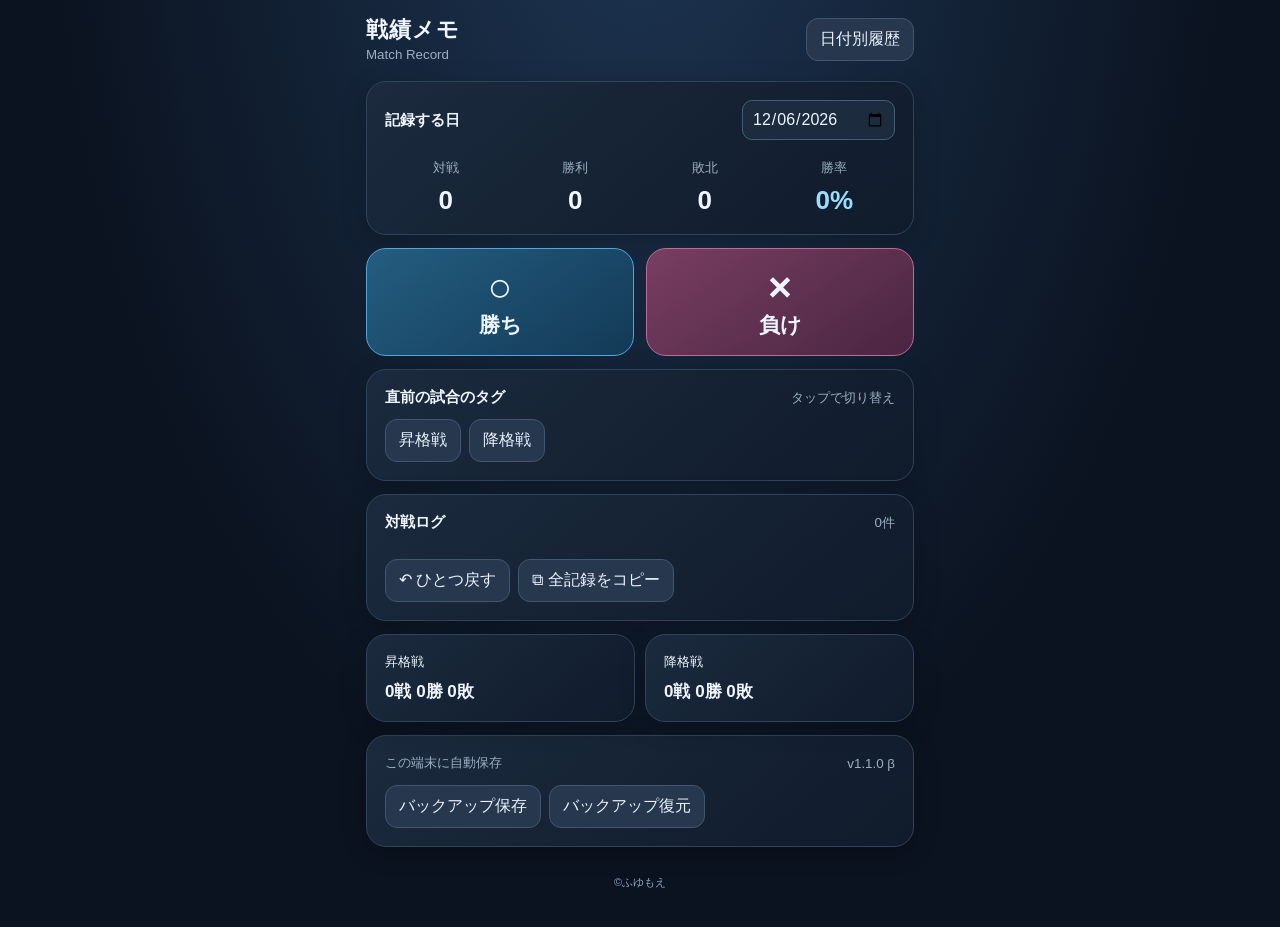
==== index.html @ 0fbf40d3 "Display beta version in app" ====
<!doctype html><html lang="ja"><head><meta charset="utf-8"><meta name="viewport" content="width=device-width,initial-scale=1,viewport-fit=cover"><meta name="theme-color" content="#0b1320"><meta name="apple-mobile-web-app-capable" content="yes"><meta name="apple-mobile-web-app-title" content="戦績メモ"><title>戦績メモ</title><link rel="manifest" href="./manifest.webmanifest"><link rel="icon" href="./icon.svg" type="image/svg+xml"><link rel="apple-touch-icon" href="./icon.svg"><style>
:root{font-family:-apple-system,BlinkMacSystemFont,"Hiragino Kaku Gothic ProN",sans-serif;color:#f0f6ff;background:#0b1320}*{box-sizing:border-box}body{margin:0;min-height:100dvh;background:radial-gradient(ellipse at 50% -20%,#1e3654,#0b1320 65%)}main{max-width:580px;margin:auto;padding:calc(env(safe-area-inset-top) + 15px) 16px calc(env(safe-area-inset-bottom) + 22px)}header{display:flex;align-items:center;justify-content:space-between;margin-bottom:18px}h1{font-size:22px;letter-spacing:.05em;margin:0}h2{font-size:15px;margin:0;font-weight:600}.muted,small{color:#9cafc4}.card{border:1px solid #30435a;border-radius:20px;background:linear-gradient(140deg,#1b2a3e,#101b2b);padding:18px;margin-bottom:13px;box-shadow:0 6px 26px #0003}.stats{display:grid;grid-template-columns:repeat(4,1fr);gap:8px;text-align:center}.stats b{display:block;font-size:26px;margin-top:8px}.stats .rate{color:#9bdcff}button,input{font:inherit}button{cursor:pointer;color:#ecf4fe;background:#26374e;border:1px solid #42566f;border-radius:12px;padding:10px 13px}button:active{transform:scale(.98)}.actions{display:grid;grid-template-columns:1fr 1fr;gap:12px}.actions button{font-size:21px;font-weight:750;height:108px;border-radius:20px}.win{background:linear-gradient(145deg,#245d80,#133a57);border:1px solid #4da8dd}.loss{background:linear-gradient(145deg,#783e62,#4a2542);border:1px solid #bf6998}.icon{font-size:41px;display:block;line-height:1.1}.flex{display:flex;align-items:center;justify-content:space-between;gap:8px}.tags{display:flex;gap:8px;flex-wrap:wrap;margin-top:12px}.tag.selected{background:#467895;border-color:#88d7ff}.log{max-height:205px;overflow-y:auto;margin-top:14px}.logrow{display:flex;align-items:center;gap:10px;padding:10px 3px;border-bottom:1px solid #2d4156}.logrow .result{font-size:23px;width:29px;text-align:center}.logrow .meta{flex:1;font-size:13px;color:#a9bbcf}.logrow button{padding:5px 9px}.toolbar{display:flex;flex-wrap:wrap;gap:8px;margin-top:13px}.details{display:grid;grid-template-columns:1fr 1fr;gap:10px}.details .card{margin:0;font-size:13px}.details b{display:block;margin-top:9px;font-size:17px}input[type=date]{min-width:0;max-width:100%;padding:9px;color:#f0f6ff;border:1px solid #445d74;background:#1c2b3d;border-radius:10px}#toast{position:fixed;bottom:calc(env(safe-area-inset-bottom) + 22px);left:50%;transform:translateX(-50%);background:#dbeeff;color:#15263a;border-radius:14px;padding:12px 16px;max-width:90%;display:none;z-index:10;text-align:center}#update{display:none;background:#315f7c;border:1px solid #8edaff;border-radius:13px;padding:12px;margin-bottom:12px}#update button{margin-left:10px;background:#cdefff;color:#14314d}footer{color:#8ea5be;text-align:center;font-size:11px;padding:15px}#history{display:none;margin-top:10px}.history-item{display:flex;justify-content:space-between;padding:10px;border-bottom:1px solid #30435a}body{touch-action:manipulation}
</style></head><body><main><header><div><h1>戦績メモ</h1><small>Match Record</small></div><button id="historyBtn">日付別履歴</button></header><div id="update">新しいバージョンがあります。<button id="updateBtn">更新する</button></div><section class="card"><div class="flex"><h2>記録する日</h2><input type="date" id="day"></div><div class="stats" style="margin-top:18px"><div><small>対戦</small><b id="total">0</b></div><div><small>勝利</small><b id="wins">0</b></div><div><small>敗北</small><b id="losses">0</b></div><div><small>勝率</small><b class="rate" id="rate">0%</b></div></div></section><section class="actions"><button class="win" id="win"><span class="icon">○</span>勝ち</button><button class="loss" id="loss"><span class="icon">×</span>負け</button></section><section class="card" style="margin-top:13px"><div class="flex"><h2>直前の試合のタグ</h2><small>タップで切り替え</small></div><div class="tags"><button class="tag" id="promotion">昇格戦</button><button class="tag" id="demotion">降格戦</button></div></section><section class="card"><div class="flex"><h2>対戦ログ</h2><small id="count">0件</small></div><div class="log" id="log"></div><div class="toolbar"><button id="undo">↶ ひとつ戻す</button><button id="copy">⧉ 全記録をコピー</button></div></section><div class="details"><div class="card">昇格戦<b id="promotionStat">0戦 0勝 0敗</b></div><div class="card">降格戦<b id="demotionStat">0戦 0勝 0敗</b></div></div><section class="card" style="margin-top:13px"><div class="flex"><small>この端末に自動保存</small><small>v1.1.0 β</small></div><div class="toolbar"><button id="backup">バックアップ保存</button><button id="restore">バックアップ復元</button><input type="file" id="file" accept=".json,application/json" hidden></div><div id="history"></div></section><footer>©ふゆもえ</footer></main><div role="status" id="toast"></div><script src="./app.js" defer></script></body></html>
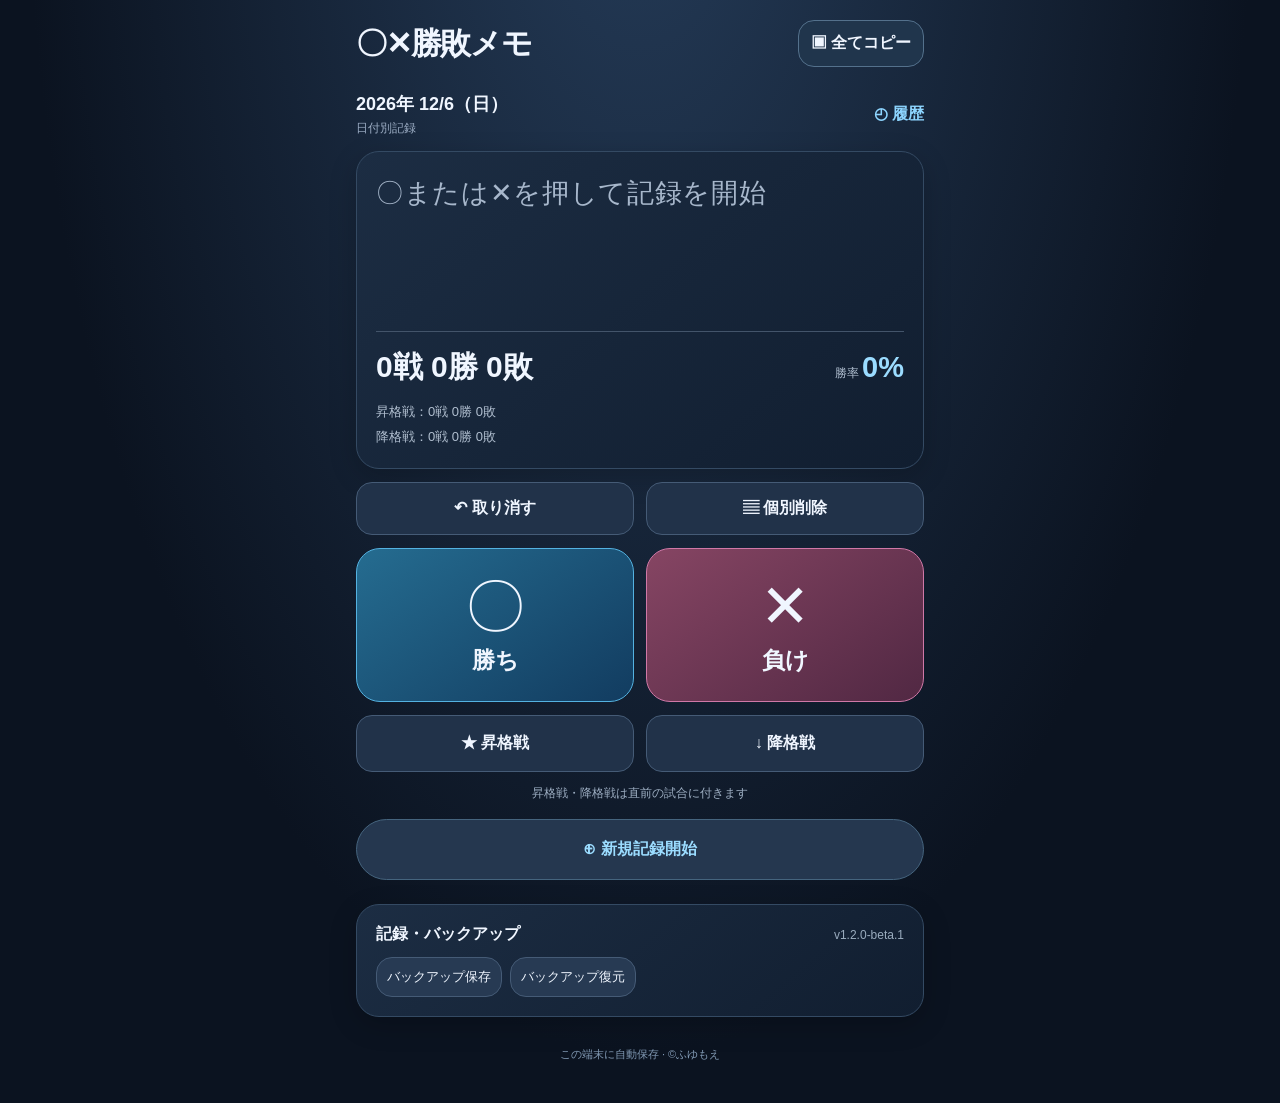
==== commit 8daacc40: "Redesign match record with O/X timeline and interlocked icon" ====
--- a/index.html
+++ b/index.html
@@ -1,3 +1,15 @@
-<!doctype html><html lang="ja"><head><meta charset="utf-8"><meta name="viewport" content="width=device-width,initial-scale=1,viewport-fit=cover"><meta name="theme-color" content="#0b1320"><meta name="apple-mobile-web-app-capable" content="yes"><meta name="apple-mobile-web-app-title" content="戦績メモ"><title>戦績メモ</title><link rel="manifest" href="./manifest.webmanifest"><link rel="icon" href="./icon.svg" type="image/svg+xml"><link rel="apple-touch-icon" href="./icon.svg"><style>
-:root{font-family:-apple-system,BlinkMacSystemFont,"Hiragino Kaku Gothic ProN",sans-serif;color:#f0f6ff;background:#0b1320}*{box-sizing:border-box}body{margin:0;min-height:100dvh;background:radial-gradient(ellipse at 50% -20%,#1e3654,#0b1320 65%)}main{max-width:580px;margin:auto;padding:calc(env(safe-area-inset-top) + 15px) 16px calc(env(safe-area-inset-bottom) + 22px)}header{display:flex;align-items:center;justify-content:space-between;margin-bottom:18px}h1{font-size:22px;letter-spacing:.05em;margin:0}h2{font-size:15px;margin:0;font-weight:600}.muted,small{color:#9cafc4}.card{border:1px solid #30435a;border-radius:20px;background:linear-gradient(140deg,#1b2a3e,#101b2b);padding:18px;margin-bottom:13px;box-shadow:0 6px 26px #0003}.stats{display:grid;grid-template-columns:repeat(4,1fr);gap:8px;text-align:center}.stats b{display:block;font-size:26px;margin-top:8px}.stats .rate{color:#9bdcff}button,input{font:inherit}button{cursor:pointer;color:#ecf4fe;background:#26374e;border:1px solid #42566f;border-radius:12px;padding:10px 13px}button:active{transform:scale(.98)}.actions{display:grid;grid-template-columns:1fr 1fr;gap:12px}.actions button{font-size:21px;font-weight:750;height:108px;border-radius:20px}.win{background:linear-gradient(145deg,#245d80,#133a57);border:1px solid #4da8dd}.loss{background:linear-gradient(145deg,#783e62,#4a2542);border:1px solid #bf6998}.icon{font-size:41px;display:block;line-height:1.1}.flex{display:flex;align-items:center;justify-content:space-between;gap:8px}.tags{display:flex;gap:8px;flex-wrap:wrap;margin-top:12px}.tag.selected{background:#467895;border-color:#88d7ff}.log{max-height:205px;overflow-y:auto;margin-top:14px}.logrow{display:flex;align-items:center;gap:10px;padding:10px 3px;border-bottom:1px solid #2d4156}.logrow .result{font-size:23px;width:29px;text-align:center}.logrow .meta{flex:1;font-size:13px;color:#a9bbcf}.logrow button{padding:5px 9px}.toolbar{display:flex;flex-wrap:wrap;gap:8px;margin-top:13px}.details{display:grid;grid-template-columns:1fr 1fr;gap:10px}.details .card{margin:0;font-size:13px}.details b{display:block;margin-top:9px;font-size:17px}input[type=date]{min-width:0;max-width:100%;padding:9px;color:#f0f6ff;border:1px solid #445d74;background:#1c2b3d;border-radius:10px}#toast{position:fixed;bottom:calc(env(safe-area-inset-bottom) + 22px);left:50%;transform:translateX(-50%);background:#dbeeff;color:#15263a;border-radius:14px;padding:12px 16px;max-width:90%;display:none;z-index:10;text-align:center}#update{display:none;background:#315f7c;border:1px solid #8edaff;border-radius:13px;padding:12px;margin-bottom:12px}#update button{margin-left:10px;background:#cdefff;color:#14314d}footer{color:#8ea5be;text-align:center;font-size:11px;padding:15px}#history{display:none;margin-top:10px}.history-item{display:flex;justify-content:space-between;padding:10px;border-bottom:1px solid #30435a}body{touch-action:manipulation}
-</style></head><body><main><header><div><h1>戦績メモ</h1><small>Match Record</small></div><button id="historyBtn">日付別履歴</button></header><div id="update">新しいバージョンがあります。<button id="updateBtn">更新する</button></div><section class="card"><div class="flex"><h2>記録する日</h2><input type="date" id="day"></div><div class="stats" style="margin-top:18px"><div><small>対戦</small><b id="total">0</b></div><div><small>勝利</small><b id="wins">0</b></div><div><small>敗北</small><b id="losses">0</b></div><div><small>勝率</small><b class="rate" id="rate">0%</b></div></div></section><section class="actions"><button class="win" id="win"><span class="icon">○</span>勝ち</button><button class="loss" id="loss"><span class="icon">×</span>負け</button></section><section class="card" style="margin-top:13px"><div class="flex"><h2>直前の試合のタグ</h2><small>タップで切り替え</small></div><div class="tags"><button class="tag" id="promotion">昇格戦</button><button class="tag" id="demotion">降格戦</button></div></section><section class="card"><div class="flex"><h2>対戦ログ</h2><small id="count">0件</small></div><div class="log" id="log"></div><div class="toolbar"><button id="undo">↶ ひとつ戻す</button><button id="copy">⧉ 全記録をコピー</button></div></section><div class="details"><div class="card">昇格戦<b id="promotionStat">0戦 0勝 0敗</b></div><div class="card">降格戦<b id="demotionStat">0戦 0勝 0敗</b></div></div><section class="card" style="margin-top:13px"><div class="flex"><small>この端末に自動保存</small><small>v1.1.0 β</small></div><div class="toolbar"><button id="backup">バックアップ保存</button><button id="restore">バックアップ復元</button><input type="file" id="file" accept=".json,application/json" hidden></div><div id="history"></div></section><footer>©ふゆもえ</footer></main><div role="status" id="toast"></div><script src="./app.js" defer></script></body></html>+<!doctype html><html lang="ja"><head><meta charset="utf-8"><meta name="viewport" content="width=device-width,initial-scale=1,viewport-fit=cover"><meta name="theme-color" content="#0b1320"><meta name="apple-mobile-web-app-capable" content="yes"><meta name="apple-mobile-web-app-title" content="〇✕勝敗メモ"><title>〇✕勝敗メモ</title><link rel="manifest" href="./manifest.webmanifest"><link rel="icon" href="./icon.svg" type="image/svg+xml"><link rel="apple-touch-icon" href="./apple-touch-icon.png">
+<style>
+:root{font-family:-apple-system,BlinkMacSystemFont,"Hiragino Kaku Gothic ProN",sans-serif;color:#f0f6ff;background:#0b1320}*{box-sizing:border-box}body{margin:0;min-height:100dvh;background:radial-gradient(ellipse at 50% -18%,#253c59,#0b1320 68%);touch-action:manipulation}main{max-width:600px;margin:auto;padding:calc(env(safe-area-inset-top) + 20px) 16px calc(env(safe-area-inset-bottom) + 24px)}button,input{font:inherit}button{cursor:pointer;color:inherit;background:#273a53;border:1px solid #455b76;border-radius:16px;padding:12px}button:active{transform:scale(.98)}header,.session-head,.summary-main,.flex{display:flex;align-items:center;justify-content:space-between;gap:12px}header{margin-bottom:25px}h1{font-size:clamp(23px,6vw,31px);letter-spacing:-.04em;margin:0;font-weight:800}h2{font-size:16px;margin:0}.copy-btn{background:#20354c;border-color:#54718c;white-space:nowrap;font-weight:700}.muted,.hint{color:#a7b7cb}.session-head{margin:0 0 14px}.date{font-size:18px;font-weight:650}.subdate{font-size:12px;margin-top:4px;color:#9bacc3}.history-btn{color:#8dd5ff;background:none;border:0;font-weight:750;padding:8px 0}.card{background:linear-gradient(140deg,#1c2d43,#111e30);border:1px solid #344a63;border-radius:23px;padding:19px;margin-bottom:13px;box-shadow:0 8px 28px #0003}.record{min-height:280px;display:flex;flex-direction:column;justify-content:space-between}.sequence{font-size:clamp(19px,4.8vw,27px);line-height:1.65;overflow-wrap:anywhere;letter-spacing:.025em;min-height:160px}.mark-win{color:#94d8fb}.mark-loss{color:#f4a1c7}.sequence .tag-inline{white-space:nowrap;font-size:.75em;color:#b8c9df;margin:0 3px}.summary{border-top:1px solid #43546a;padding-top:15px}.summary-main strong{font-size:clamp(22px,6vw,30px);white-space:nowrap}.summary-main .percent{font-size:clamp(22px,6vw,29px);color:#9bdcff}.summary-main small{font-size:12px;color:#b6c5d6}.substats{margin-top:12px;color:#b2c0d1;font-size:13px;line-height:1.9}.controls,.actions{display:grid;grid-template-columns:1fr 1fr;gap:12px;margin-bottom:13px}.controls button{background:#213249;padding:15px 8px;font-weight:700}.actions button{height:154px;border-radius:24px;font-size:23px;font-weight:800}.actions .symbol{display:block;font-size:60px;line-height:1.05;font-weight:400;margin-bottom:7px}.win{background:linear-gradient(145deg,#256c90,#123c60);border:1px solid #54b2e1}.loss{background:linear-gradient(145deg,#864563,#512843);border:1px solid #d078a7}.tags button{background:#213249;font-weight:750;min-height:57px}.tags button.selected{background:#3c6e91;border-color:#96dafa}.tag-note{text-align:center;font-size:12px;margin:0 0 17px;color:#9eafc3}.new-btn{width:100%;border:1px solid #45647e;background:#25374f;color:#9bdcff;border-radius:45px;padding:19px;font-weight:800;margin-bottom:16px}.secondary{margin-top:8px}.toolbar{display:flex;flex-wrap:wrap;gap:8px;margin-top:12px}.toolbar button{font-size:13px;padding:10px}.history{display:none}.history.open{display:block}.history-item{width:100%;text-align:left;margin-top:8px;display:flex;justify-content:space-between;align-items:center}.history-item.active{border-color:#85d6ff}.detail-log{margin-top:10px;max-height:220px;overflow:auto}.logrow{display:flex;align-items:center;gap:9px;border-bottom:1px solid #34485f;padding:8px 0}.logrow .meta{flex:1;color:#b7c7d9;font-size:13px}.logrow button{padding:7px 10px;font-size:12px}.label-small{font-size:12px;color:#9aacbe}#update{display:none;background:#315f7c;padding:12px;border-radius:12px;margin-bottom:12px}#toast{display:none;position:fixed;bottom:calc(env(safe-area-inset-bottom) + 24px);left:50%;transform:translateX(-50%);max-width:90%;background:#dbeeff;color:#142338;border-radius:14px;padding:12px 16px;text-align:center;z-index:10}footer{text-align:center;color:#8199b3;font-size:11px;padding:17px}
+</style></head><body><main>
+<header><h1>〇✕勝敗メモ</h1><button class="copy-btn" id="copy">▣ 全てコピー</button></header>
+<div id="update">新しいバージョンがあります。<button id="updateBtn">更新する</button></div>
+<div class="session-head"><div><div class="date" id="dateLabel"></div><div class="subdate" id="sessionLabel"></div></div><button class="history-btn" id="historyBtn">◴ 履歴</button></div>
+<section class="card record"><div class="sequence" id="sequence" aria-label="対戦結果一覧"></div><div class="summary"><div class="summary-main"><strong id="totalText">0戦 0勝 0敗</strong><div><small>勝率 </small><strong class="percent" id="rate">0%</strong></div></div><div class="substats"><div id="promotionStat">昇格戦：0戦 0勝 0敗</div><div id="demotionStat">降格戦：0戦 0勝 0敗</div></div></div></section>
+<div class="controls"><button id="undo">↶ 取り消す</button><button id="deleteOne">▤ 個別削除</button></div>
+<div class="actions"><button class="win" id="win"><span class="symbol">〇</span>勝ち</button><button class="loss" id="loss"><span class="symbol">✕</span>負け</button></div>
+<div class="controls tags"><button id="promotion">★ 昇格戦</button><button id="demotion">↓ 降格戦</button></div><p class="tag-note">昇格戦・降格戦は直前の試合に付きます</p>
+<button class="new-btn" id="newSession">⊕ 新規記録開始</button>
+<section class="card history" id="history"><h2>記録の履歴</h2><div id="historyItems"></div></section>
+<section class="card secondary"><div class="flex"><h2>記録・バックアップ</h2><span class="label-small" id="version">β版</span></div><div class="toolbar"><button id="backup">バックアップ保存</button><button id="restore">バックアップ復元</button><input type="file" id="file" accept=".json,application/json" hidden></div><div class="detail-log" id="log" hidden></div></section>
+<footer>この端末に自動保存 · ©ふゆもえ</footer></main><div id="toast" role="status"></div><script src="./app.js" defer></script></body></html>
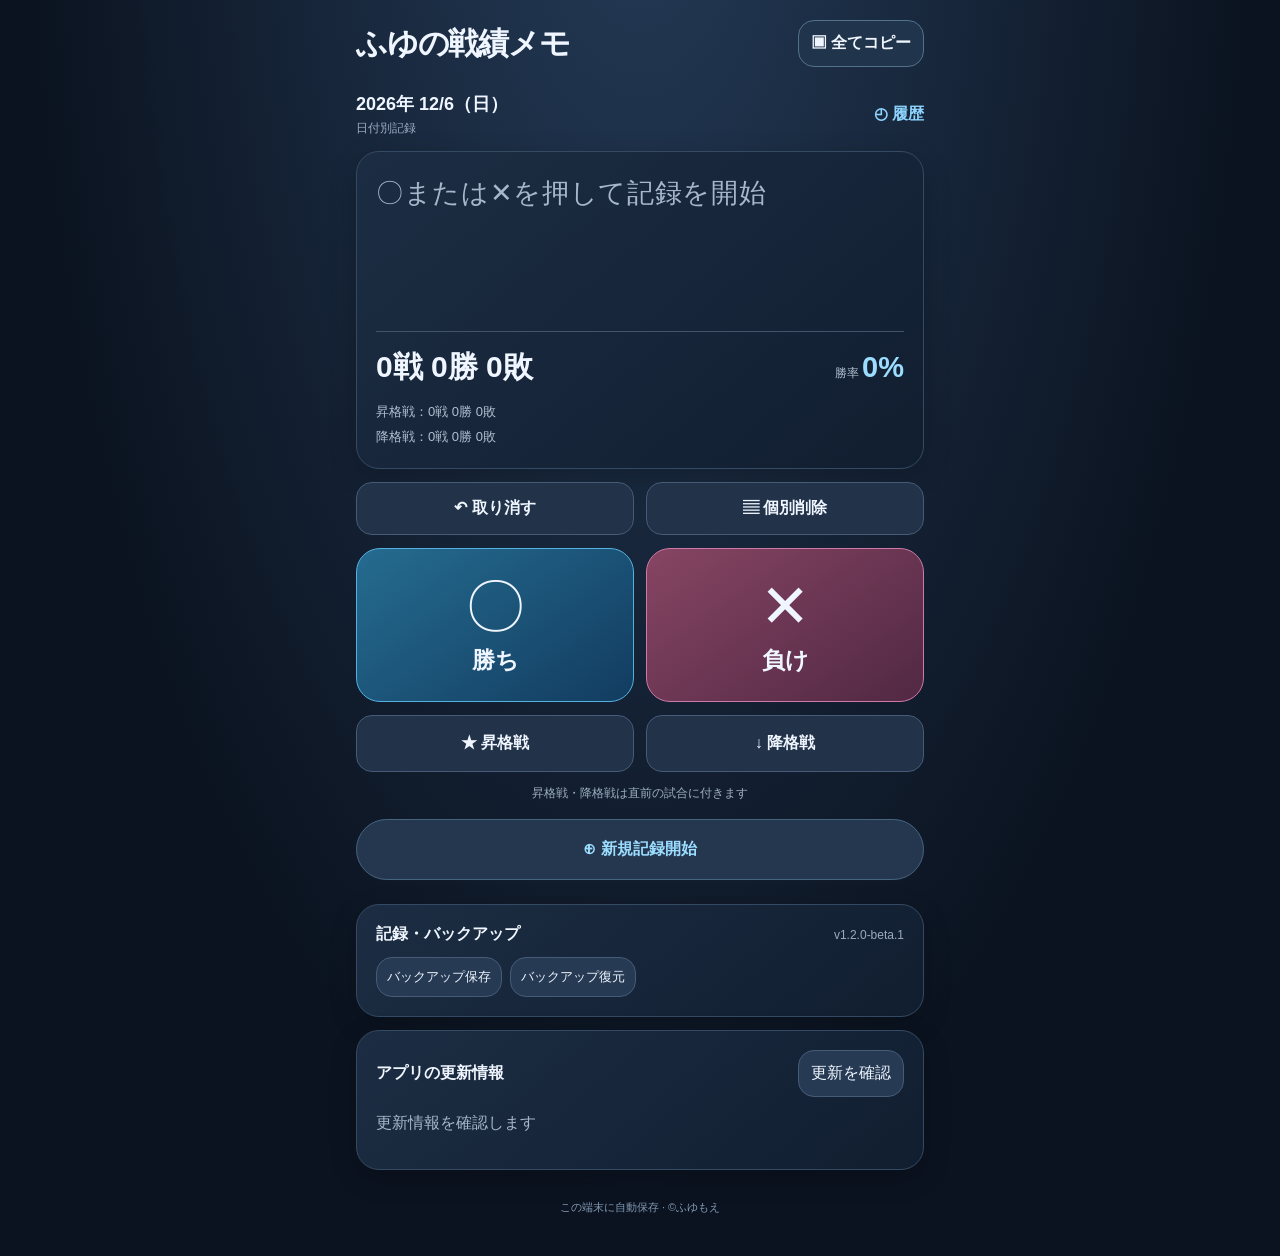
==== commit c8ee535c: "Restore notifier panel and requested application name" ====
--- a/index.html
+++ b/index.html
@@ -1,9 +1,9 @@
-<!doctype html><html lang="ja"><head><meta charset="utf-8"><meta name="viewport" content="width=device-width,initial-scale=1,viewport-fit=cover"><meta name="theme-color" content="#0b1320"><meta name="apple-mobile-web-app-capable" content="yes"><meta name="apple-mobile-web-app-title" content="〇✕勝敗メモ"><title>〇✕勝敗メモ</title><link rel="manifest" href="./manifest.webmanifest"><link rel="icon" href="./icon.svg" type="image/svg+xml"><link rel="apple-touch-icon" href="./apple-touch-icon.png">
+<!doctype html><html lang="ja"><head><meta charset="utf-8"><meta name="viewport" content="width=device-width,initial-scale=1,viewport-fit=cover"><meta name="theme-color" content="#0b1320"><meta name="apple-mobile-web-app-capable" content="yes"><meta name="apple-mobile-web-app-title" content="ふゆの戦績メモ"><title>ふゆの戦績メモ</title><link rel="manifest" href="./manifest.webmanifest"><link rel="icon" href="./icon.svg" type="image/svg+xml"><link rel="apple-touch-icon" href="./apple-touch-icon.png">
 <style>
 :root{font-family:-apple-system,BlinkMacSystemFont,"Hiragino Kaku Gothic ProN",sans-serif;color:#f0f6ff;background:#0b1320}*{box-sizing:border-box}body{margin:0;min-height:100dvh;background:radial-gradient(ellipse at 50% -18%,#253c59,#0b1320 68%);touch-action:manipulation}main{max-width:600px;margin:auto;padding:calc(env(safe-area-inset-top) + 20px) 16px calc(env(safe-area-inset-bottom) + 24px)}button,input{font:inherit}button{cursor:pointer;color:inherit;background:#273a53;border:1px solid #455b76;border-radius:16px;padding:12px}button:active{transform:scale(.98)}header,.session-head,.summary-main,.flex{display:flex;align-items:center;justify-content:space-between;gap:12px}header{margin-bottom:25px}h1{font-size:clamp(23px,6vw,31px);letter-spacing:-.04em;margin:0;font-weight:800}h2{font-size:16px;margin:0}.copy-btn{background:#20354c;border-color:#54718c;white-space:nowrap;font-weight:700}.muted,.hint{color:#a7b7cb}.session-head{margin:0 0 14px}.date{font-size:18px;font-weight:650}.subdate{font-size:12px;margin-top:4px;color:#9bacc3}.history-btn{color:#8dd5ff;background:none;border:0;font-weight:750;padding:8px 0}.card{background:linear-gradient(140deg,#1c2d43,#111e30);border:1px solid #344a63;border-radius:23px;padding:19px;margin-bottom:13px;box-shadow:0 8px 28px #0003}.record{min-height:280px;display:flex;flex-direction:column;justify-content:space-between}.sequence{font-size:clamp(19px,4.8vw,27px);line-height:1.65;overflow-wrap:anywhere;letter-spacing:.025em;min-height:160px}.mark-win{color:#94d8fb}.mark-loss{color:#f4a1c7}.sequence .tag-inline{white-space:nowrap;font-size:.75em;color:#b8c9df;margin:0 3px}.summary{border-top:1px solid #43546a;padding-top:15px}.summary-main strong{font-size:clamp(22px,6vw,30px);white-space:nowrap}.summary-main .percent{font-size:clamp(22px,6vw,29px);color:#9bdcff}.summary-main small{font-size:12px;color:#b6c5d6}.substats{margin-top:12px;color:#b2c0d1;font-size:13px;line-height:1.9}.controls,.actions{display:grid;grid-template-columns:1fr 1fr;gap:12px;margin-bottom:13px}.controls button{background:#213249;padding:15px 8px;font-weight:700}.actions button{height:154px;border-radius:24px;font-size:23px;font-weight:800}.actions .symbol{display:block;font-size:60px;line-height:1.05;font-weight:400;margin-bottom:7px}.win{background:linear-gradient(145deg,#256c90,#123c60);border:1px solid #54b2e1}.loss{background:linear-gradient(145deg,#864563,#512843);border:1px solid #d078a7}.tags button{background:#213249;font-weight:750;min-height:57px}.tags button.selected{background:#3c6e91;border-color:#96dafa}.tag-note{text-align:center;font-size:12px;margin:0 0 17px;color:#9eafc3}.new-btn{width:100%;border:1px solid #45647e;background:#25374f;color:#9bdcff;border-radius:45px;padding:19px;font-weight:800;margin-bottom:16px}.secondary{margin-top:8px}.toolbar{display:flex;flex-wrap:wrap;gap:8px;margin-top:12px}.toolbar button{font-size:13px;padding:10px}.history{display:none}.history.open{display:block}.history-item{width:100%;text-align:left;margin-top:8px;display:flex;justify-content:space-between;align-items:center}.history-item.active{border-color:#85d6ff}.detail-log{margin-top:10px;max-height:220px;overflow:auto}.logrow{display:flex;align-items:center;gap:9px;border-bottom:1px solid #34485f;padding:8px 0}.logrow .meta{flex:1;color:#b7c7d9;font-size:13px}.logrow button{padding:7px 10px;font-size:12px}.label-small{font-size:12px;color:#9aacbe}#update{display:none;background:#315f7c;padding:12px;border-radius:12px;margin-bottom:12px}#toast{display:none;position:fixed;bottom:calc(env(safe-area-inset-bottom) + 24px);left:50%;transform:translateX(-50%);max-width:90%;background:#dbeeff;color:#142338;border-radius:14px;padding:12px 16px;text-align:center;z-index:10}footer{text-align:center;color:#8199b3;font-size:11px;padding:17px}
 </style></head><body><main>
-<header><h1>〇✕勝敗メモ</h1><button class="copy-btn" id="copy">▣ 全てコピー</button></header>
-<div id="update">新しいバージョンがあります。<button id="updateBtn">更新する</button></div>
+<header><h1>ふゆの戦績メモ</h1><button class="copy-btn" id="copy">▣ 全てコピー</button></header>
+
 <div class="session-head"><div><div class="date" id="dateLabel"></div><div class="subdate" id="sessionLabel"></div></div><button class="history-btn" id="historyBtn">◴ 履歴</button></div>
 <section class="card record"><div class="sequence" id="sequence" aria-label="対戦結果一覧"></div><div class="summary"><div class="summary-main"><strong id="totalText">0戦 0勝 0敗</strong><div><small>勝率 </small><strong class="percent" id="rate">0%</strong></div></div><div class="substats"><div id="promotionStat">昇格戦：0戦 0勝 0敗</div><div id="demotionStat">降格戦：0戦 0勝 0敗</div></div></div></section>
 <div class="controls"><button id="undo">↶ 取り消す</button><button id="deleteOne">▤ 個別削除</button></div>
@@ -12,4 +12,5 @@
 <button class="new-btn" id="newSession">⊕ 新規記録開始</button>
 <section class="card history" id="history"><h2>記録の履歴</h2><div id="historyItems"></div></section>
 <section class="card secondary"><div class="flex"><h2>記録・バックアップ</h2><span class="label-small" id="version">β版</span></div><div class="toolbar"><button id="backup">バックアップ保存</button><button id="restore">バックアップ復元</button><input type="file" id="file" accept=".json,application/json" hidden></div><div class="detail-log" id="log" hidden></div></section>
-<footer>この端末に自動保存 · ©ふゆもえ</footer></main><div id="toast" role="status"></div><script src="./app.js" defer></script></body></html>
+<section class="card secondary" id="updateDesk"><div class="flex"><h2>アプリの更新情報</h2><button id="updateDeskCheck">更新を確認</button></div><p class="hint" id="updateDeskStatus" role="status">更新情報を確認します</p><div id="updateDeskNew" hidden><div class="flex"><strong id="updateDeskVersion"></strong><button id="updateDeskClose" aria-label="閉じる">×</button></div><p id="updateDeskNotes" style="white-space:pre-wrap;overflow-wrap:anywhere"></p><a id="updateDeskLink" target="_blank" rel="noopener noreferrer" href="https://fuyumoe2016.github.io/senseki-memo/" style="color:#9bdcff">更新ページを開く ↗</a></div></section>
+<footer>この端末に自動保存 · ©ふゆもえ</footer></main><div id="toast" role="status"></div><script src="./app.js" defer></script><script src="./update-desk.js" defer></script></body></html>
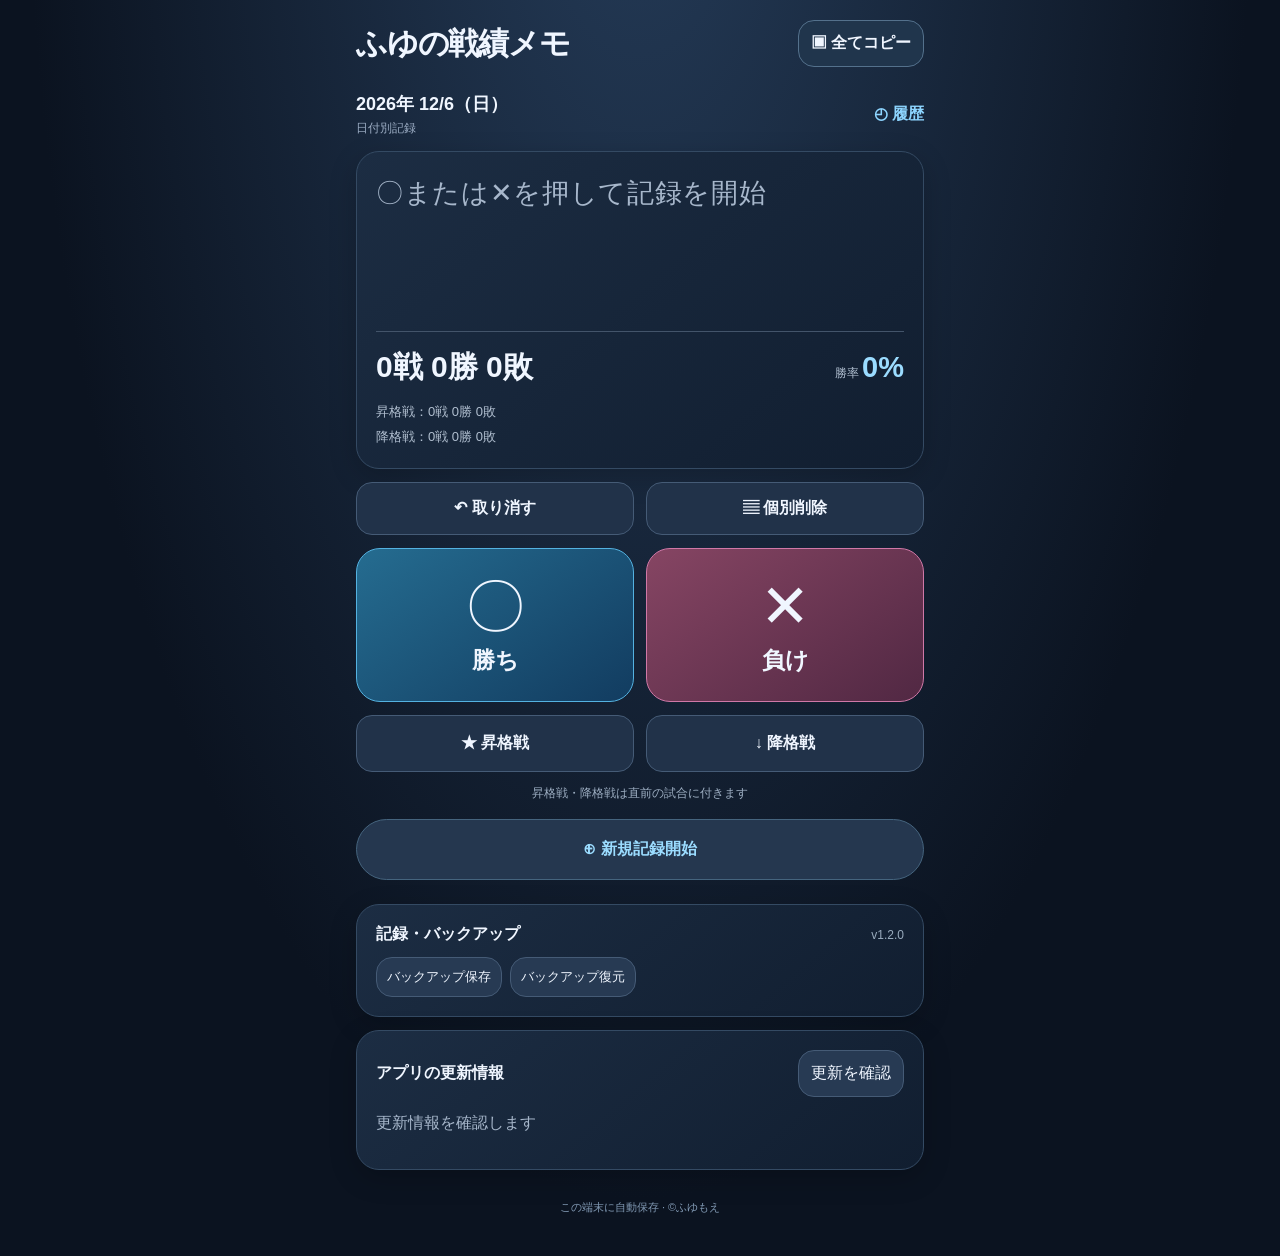
==== commit 9c2c44af: "Move history navigation to dedicated page" ====
--- a/index.html
+++ b/index.html
@@ -1,16 +1,16 @@
 <!doctype html><html lang="ja"><head><meta charset="utf-8"><meta name="viewport" content="width=device-width,initial-scale=1,viewport-fit=cover"><meta name="theme-color" content="#0b1320"><meta name="apple-mobile-web-app-capable" content="yes"><meta name="apple-mobile-web-app-title" content="ふゆの戦績メモ"><title>ふゆの戦績メモ</title><link rel="manifest" href="./manifest.webmanifest"><link rel="icon" href="./icon.svg" type="image/svg+xml"><link rel="apple-touch-icon" href="./apple-touch-icon.png">
 <style>
-:root{font-family:-apple-system,BlinkMacSystemFont,"Hiragino Kaku Gothic ProN",sans-serif;color:#f0f6ff;background:#0b1320}*{box-sizing:border-box}body{margin:0;min-height:100dvh;background:radial-gradient(ellipse at 50% -18%,#253c59,#0b1320 68%);touch-action:manipulation}main{max-width:600px;margin:auto;padding:calc(env(safe-area-inset-top) + 20px) 16px calc(env(safe-area-inset-bottom) + 24px)}button,input{font:inherit}button{cursor:pointer;color:inherit;background:#273a53;border:1px solid #455b76;border-radius:16px;padding:12px}button:active{transform:scale(.98)}header,.session-head,.summary-main,.flex{display:flex;align-items:center;justify-content:space-between;gap:12px}header{margin-bottom:25px}h1{font-size:clamp(23px,6vw,31px);letter-spacing:-.04em;margin:0;font-weight:800}h2{font-size:16px;margin:0}.copy-btn{background:#20354c;border-color:#54718c;white-space:nowrap;font-weight:700}.muted,.hint{color:#a7b7cb}.session-head{margin:0 0 14px}.date{font-size:18px;font-weight:650}.subdate{font-size:12px;margin-top:4px;color:#9bacc3}.history-btn{color:#8dd5ff;background:none;border:0;font-weight:750;padding:8px 0}.card{background:linear-gradient(140deg,#1c2d43,#111e30);border:1px solid #344a63;border-radius:23px;padding:19px;margin-bottom:13px;box-shadow:0 8px 28px #0003}.record{min-height:280px;display:flex;flex-direction:column;justify-content:space-between}.sequence{font-size:clamp(19px,4.8vw,27px);line-height:1.65;overflow-wrap:anywhere;letter-spacing:.025em;min-height:160px}.mark-win{color:#94d8fb}.mark-loss{color:#f4a1c7}.sequence .tag-inline{white-space:nowrap;font-size:.75em;color:#b8c9df;margin:0 3px}.summary{border-top:1px solid #43546a;padding-top:15px}.summary-main strong{font-size:clamp(22px,6vw,30px);white-space:nowrap}.summary-main .percent{font-size:clamp(22px,6vw,29px);color:#9bdcff}.summary-main small{font-size:12px;color:#b6c5d6}.substats{margin-top:12px;color:#b2c0d1;font-size:13px;line-height:1.9}.controls,.actions{display:grid;grid-template-columns:1fr 1fr;gap:12px;margin-bottom:13px}.controls button{background:#213249;padding:15px 8px;font-weight:700}.actions button{height:154px;border-radius:24px;font-size:23px;font-weight:800}.actions .symbol{display:block;font-size:60px;line-height:1.05;font-weight:400;margin-bottom:7px}.win{background:linear-gradient(145deg,#256c90,#123c60);border:1px solid #54b2e1}.loss{background:linear-gradient(145deg,#864563,#512843);border:1px solid #d078a7}.tags button{background:#213249;font-weight:750;min-height:57px}.tags button.selected{background:#3c6e91;border-color:#96dafa}.tag-note{text-align:center;font-size:12px;margin:0 0 17px;color:#9eafc3}.new-btn{width:100%;border:1px solid #45647e;background:#25374f;color:#9bdcff;border-radius:45px;padding:19px;font-weight:800;margin-bottom:16px}.secondary{margin-top:8px}.toolbar{display:flex;flex-wrap:wrap;gap:8px;margin-top:12px}.toolbar button{font-size:13px;padding:10px}.history{display:none}.history.open{display:block}.history-item{width:100%;text-align:left;margin-top:8px;display:flex;justify-content:space-between;align-items:center}.history-item.active{border-color:#85d6ff}.detail-log{margin-top:10px;max-height:220px;overflow:auto}.logrow{display:flex;align-items:center;gap:9px;border-bottom:1px solid #34485f;padding:8px 0}.logrow .meta{flex:1;color:#b7c7d9;font-size:13px}.logrow button{padding:7px 10px;font-size:12px}.label-small{font-size:12px;color:#9aacbe}#update{display:none;background:#315f7c;padding:12px;border-radius:12px;margin-bottom:12px}#toast{display:none;position:fixed;bottom:calc(env(safe-area-inset-bottom) + 24px);left:50%;transform:translateX(-50%);max-width:90%;background:#dbeeff;color:#142338;border-radius:14px;padding:12px 16px;text-align:center;z-index:10}footer{text-align:center;color:#8199b3;font-size:11px;padding:17px}
+:root{font-family:-apple-system,BlinkMacSystemFont,"Hiragino Kaku Gothic ProN",sans-serif;color:#f0f6ff;background:#0b1320}*{box-sizing:border-box}body{margin:0;min-height:100dvh;background:radial-gradient(ellipse at 50% -18%,#253c59,#0b1320 68%);touch-action:manipulation}main{max-width:600px;margin:auto;padding:calc(env(safe-area-inset-top) + 20px) 16px calc(env(safe-area-inset-bottom) + 24px)}button,input{font:inherit}button{cursor:pointer;color:inherit;background:#273a53;border:1px solid #455b76;border-radius:16px;padding:12px}button:active{transform:scale(.98)}header,.session-head,.summary-main,.flex{display:flex;align-items:center;justify-content:space-between;gap:12px}header{margin-bottom:25px}h1{font-size:clamp(23px,6vw,31px);letter-spacing:-.04em;margin:0;font-weight:800}h2{font-size:16px;margin:0}.copy-btn{background:#20354c;border-color:#54718c;white-space:nowrap;font-weight:700}.muted,.hint{color:#a7b7cb}.session-head{margin:0 0 14px}.date{font-size:18px;font-weight:650}.subdate{font-size:12px;margin-top:4px;color:#9bacc3}.history-btn{text-decoration:none;display:inline-block;color:#8dd5ff;background:none;border:0;font-weight:750;padding:8px 0}.card{background:linear-gradient(140deg,#1c2d43,#111e30);border:1px solid #344a63;border-radius:23px;padding:19px;margin-bottom:13px;box-shadow:0 8px 28px #0003}.record{min-height:280px;display:flex;flex-direction:column;justify-content:space-between}.sequence{font-size:clamp(19px,4.8vw,27px);line-height:1.65;overflow-wrap:anywhere;letter-spacing:.025em;min-height:160px}.mark-win{color:#94d8fb}.mark-loss{color:#f4a1c7}.sequence .tag-inline{white-space:nowrap;font-size:.75em;color:#b8c9df;margin:0 3px}.summary{border-top:1px solid #43546a;padding-top:15px}.summary-main strong{font-size:clamp(22px,6vw,30px);white-space:nowrap}.summary-main .percent{font-size:clamp(22px,6vw,29px);color:#9bdcff}.summary-main small{font-size:12px;color:#b6c5d6}.substats{margin-top:12px;color:#b2c0d1;font-size:13px;line-height:1.9}.controls,.actions{display:grid;grid-template-columns:1fr 1fr;gap:12px;margin-bottom:13px}.controls button{background:#213249;padding:15px 8px;font-weight:700}.actions button{height:154px;border-radius:24px;font-size:23px;font-weight:800}.actions .symbol{display:block;font-size:60px;line-height:1.05;font-weight:400;margin-bottom:7px}.win{background:linear-gradient(145deg,#256c90,#123c60);border:1px solid #54b2e1}.loss{background:linear-gradient(145deg,#864563,#512843);border:1px solid #d078a7}.tags button{background:#213249;font-weight:750;min-height:57px}.tags button.selected{background:#3c6e91;border-color:#96dafa}.tag-note{text-align:center;font-size:12px;margin:0 0 17px;color:#9eafc3}.new-btn{width:100%;border:1px solid #45647e;background:#25374f;color:#9bdcff;border-radius:45px;padding:19px;font-weight:800;margin-bottom:16px}.secondary{margin-top:8px}.toolbar{display:flex;flex-wrap:wrap;gap:8px;margin-top:12px}.toolbar button{font-size:13px;padding:10px}.history{display:none}.history.open{display:block}.history-item{width:100%;text-align:left;margin-top:8px;display:flex;justify-content:space-between;align-items:center}.history-item.active{border-color:#85d6ff}.detail-log{margin-top:10px;max-height:220px;overflow:auto}.logrow{display:flex;align-items:center;gap:9px;border-bottom:1px solid #34485f;padding:8px 0}.logrow .meta{flex:1;color:#b7c7d9;font-size:13px}.logrow button{padding:7px 10px;font-size:12px}.label-small{font-size:12px;color:#9aacbe}#update{display:none;background:#315f7c;padding:12px;border-radius:12px;margin-bottom:12px}#toast{display:none;position:fixed;bottom:calc(env(safe-area-inset-bottom) + 24px);left:50%;transform:translateX(-50%);max-width:90%;background:#dbeeff;color:#142338;border-radius:14px;padding:12px 16px;text-align:center;z-index:10}footer{text-align:center;color:#8199b3;font-size:11px;padding:17px}
 </style></head><body><main>
 <header><h1>ふゆの戦績メモ</h1><button class="copy-btn" id="copy">▣ 全てコピー</button></header>
 
-<div class="session-head"><div><div class="date" id="dateLabel"></div><div class="subdate" id="sessionLabel"></div></div><button class="history-btn" id="historyBtn">◴ 履歴</button></div>
+<div class="session-head"><div><div class="date" id="dateLabel"></div><div class="subdate" id="sessionLabel"></div></div><a class="history-btn" id="historyBtn" href="./history.html">◴ 履歴</a></div>
 <section class="card record"><div class="sequence" id="sequence" aria-label="対戦結果一覧"></div><div class="summary"><div class="summary-main"><strong id="totalText">0戦 0勝 0敗</strong><div><small>勝率 </small><strong class="percent" id="rate">0%</strong></div></div><div class="substats"><div id="promotionStat">昇格戦：0戦 0勝 0敗</div><div id="demotionStat">降格戦：0戦 0勝 0敗</div></div></div></section>
 <div class="controls"><button id="undo">↶ 取り消す</button><button id="deleteOne">▤ 個別削除</button></div>
 <div class="actions"><button class="win" id="win"><span class="symbol">〇</span>勝ち</button><button class="loss" id="loss"><span class="symbol">✕</span>負け</button></div>
 <div class="controls tags"><button id="promotion">★ 昇格戦</button><button id="demotion">↓ 降格戦</button></div><p class="tag-note">昇格戦・降格戦は直前の試合に付きます</p>
 <button class="new-btn" id="newSession">⊕ 新規記録開始</button>
-<section class="card history" id="history"><h2>記録の履歴</h2><div id="historyItems"></div></section>
+
 <section class="card secondary"><div class="flex"><h2>記録・バックアップ</h2><span class="label-small" id="version">β版</span></div><div class="toolbar"><button id="backup">バックアップ保存</button><button id="restore">バックアップ復元</button><input type="file" id="file" accept=".json,application/json" hidden></div><div class="detail-log" id="log" hidden></div></section>
 <section class="card secondary" id="updateDesk"><div class="flex"><h2>アプリの更新情報</h2><button id="updateDeskCheck">更新を確認</button></div><p class="hint" id="updateDeskStatus" role="status">更新情報を確認します</p><div id="updateDeskNew" hidden><div class="flex"><strong id="updateDeskVersion"></strong><button id="updateDeskClose" aria-label="閉じる">×</button></div><p id="updateDeskNotes" style="white-space:pre-wrap;overflow-wrap:anywhere"></p><a id="updateDeskLink" target="_blank" rel="noopener noreferrer" href="https://fuyumoe2016.github.io/senseki-memo/" style="color:#9bdcff">更新ページを開く ↗</a></div></section>
 <footer>この端末に自動保存 · ©ふゆもえ</footer></main><div id="toast" role="status"></div><script src="./app.js" defer></script><script src="./update-desk.js" defer></script></body></html>
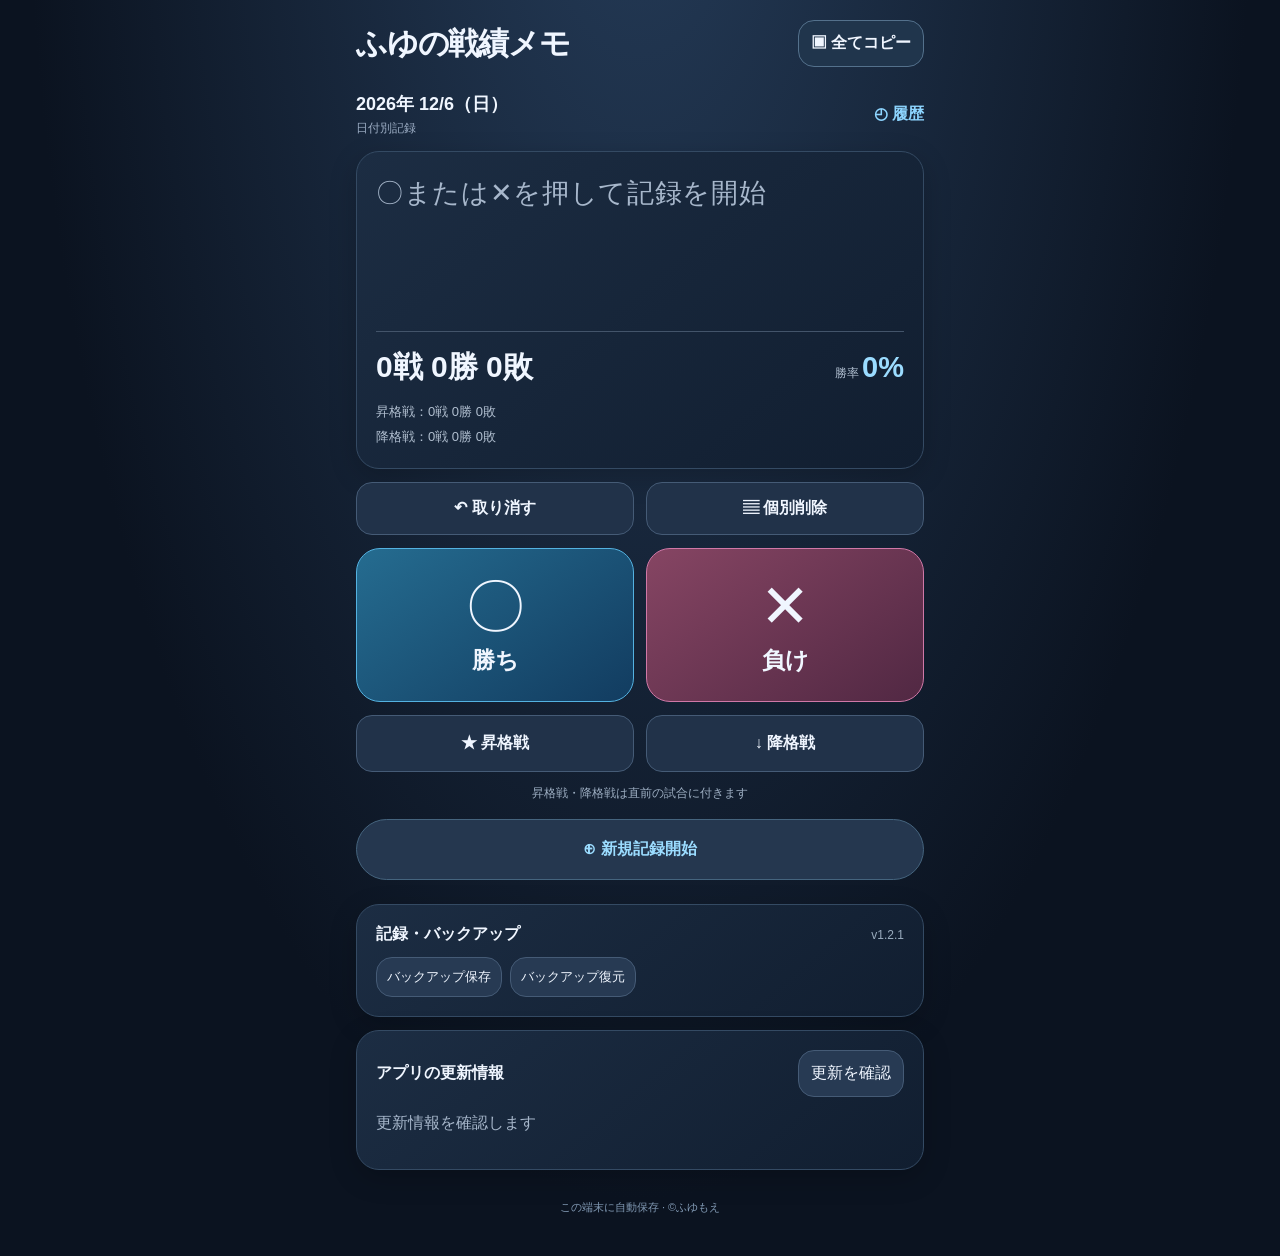
==== commit d19ff49a: "Add bulk-delete selection controls to match log" ====
--- a/index.html
+++ b/index.html
@@ -1,6 +1,6 @@
 <!doctype html><html lang="ja"><head><meta charset="utf-8"><meta name="viewport" content="width=device-width,initial-scale=1,viewport-fit=cover"><meta name="theme-color" content="#0b1320"><meta name="apple-mobile-web-app-capable" content="yes"><meta name="apple-mobile-web-app-title" content="ふゆの戦績メモ"><title>ふゆの戦績メモ</title><link rel="manifest" href="./manifest.webmanifest"><link rel="icon" href="./icon.svg" type="image/svg+xml"><link rel="apple-touch-icon" href="./apple-touch-icon.png">
 <style>
-:root{font-family:-apple-system,BlinkMacSystemFont,"Hiragino Kaku Gothic ProN",sans-serif;color:#f0f6ff;background:#0b1320}*{box-sizing:border-box}body{margin:0;min-height:100dvh;background:radial-gradient(ellipse at 50% -18%,#253c59,#0b1320 68%);touch-action:manipulation}main{max-width:600px;margin:auto;padding:calc(env(safe-area-inset-top) + 20px) 16px calc(env(safe-area-inset-bottom) + 24px)}button,input{font:inherit}button{cursor:pointer;color:inherit;background:#273a53;border:1px solid #455b76;border-radius:16px;padding:12px}button:active{transform:scale(.98)}header,.session-head,.summary-main,.flex{display:flex;align-items:center;justify-content:space-between;gap:12px}header{margin-bottom:25px}h1{font-size:clamp(23px,6vw,31px);letter-spacing:-.04em;margin:0;font-weight:800}h2{font-size:16px;margin:0}.copy-btn{background:#20354c;border-color:#54718c;white-space:nowrap;font-weight:700}.muted,.hint{color:#a7b7cb}.session-head{margin:0 0 14px}.date{font-size:18px;font-weight:650}.subdate{font-size:12px;margin-top:4px;color:#9bacc3}.history-btn{text-decoration:none;display:inline-block;color:#8dd5ff;background:none;border:0;font-weight:750;padding:8px 0}.card{background:linear-gradient(140deg,#1c2d43,#111e30);border:1px solid #344a63;border-radius:23px;padding:19px;margin-bottom:13px;box-shadow:0 8px 28px #0003}.record{min-height:280px;display:flex;flex-direction:column;justify-content:space-between}.sequence{font-size:clamp(19px,4.8vw,27px);line-height:1.65;overflow-wrap:anywhere;letter-spacing:.025em;min-height:160px}.mark-win{color:#94d8fb}.mark-loss{color:#f4a1c7}.sequence .tag-inline{white-space:nowrap;font-size:.75em;color:#b8c9df;margin:0 3px}.summary{border-top:1px solid #43546a;padding-top:15px}.summary-main strong{font-size:clamp(22px,6vw,30px);white-space:nowrap}.summary-main .percent{font-size:clamp(22px,6vw,29px);color:#9bdcff}.summary-main small{font-size:12px;color:#b6c5d6}.substats{margin-top:12px;color:#b2c0d1;font-size:13px;line-height:1.9}.controls,.actions{display:grid;grid-template-columns:1fr 1fr;gap:12px;margin-bottom:13px}.controls button{background:#213249;padding:15px 8px;font-weight:700}.actions button{height:154px;border-radius:24px;font-size:23px;font-weight:800}.actions .symbol{display:block;font-size:60px;line-height:1.05;font-weight:400;margin-bottom:7px}.win{background:linear-gradient(145deg,#256c90,#123c60);border:1px solid #54b2e1}.loss{background:linear-gradient(145deg,#864563,#512843);border:1px solid #d078a7}.tags button{background:#213249;font-weight:750;min-height:57px}.tags button.selected{background:#3c6e91;border-color:#96dafa}.tag-note{text-align:center;font-size:12px;margin:0 0 17px;color:#9eafc3}.new-btn{width:100%;border:1px solid #45647e;background:#25374f;color:#9bdcff;border-radius:45px;padding:19px;font-weight:800;margin-bottom:16px}.secondary{margin-top:8px}.toolbar{display:flex;flex-wrap:wrap;gap:8px;margin-top:12px}.toolbar button{font-size:13px;padding:10px}.history{display:none}.history.open{display:block}.history-item{width:100%;text-align:left;margin-top:8px;display:flex;justify-content:space-between;align-items:center}.history-item.active{border-color:#85d6ff}.detail-log{margin-top:10px;max-height:220px;overflow:auto}.logrow{display:flex;align-items:center;gap:9px;border-bottom:1px solid #34485f;padding:8px 0}.logrow .meta{flex:1;color:#b7c7d9;font-size:13px}.logrow button{padding:7px 10px;font-size:12px}.label-small{font-size:12px;color:#9aacbe}#update{display:none;background:#315f7c;padding:12px;border-radius:12px;margin-bottom:12px}#toast{display:none;position:fixed;bottom:calc(env(safe-area-inset-bottom) + 24px);left:50%;transform:translateX(-50%);max-width:90%;background:#dbeeff;color:#142338;border-radius:14px;padding:12px 16px;text-align:center;z-index:10}footer{text-align:center;color:#8199b3;font-size:11px;padding:17px}
+:root{font-family:-apple-system,BlinkMacSystemFont,"Hiragino Kaku Gothic ProN",sans-serif;color:#f0f6ff;background:#0b1320}*{box-sizing:border-box}body{margin:0;min-height:100dvh;background:radial-gradient(ellipse at 50% -18%,#253c59,#0b1320 68%);touch-action:manipulation}main{max-width:600px;margin:auto;padding:calc(env(safe-area-inset-top) + 20px) 16px calc(env(safe-area-inset-bottom) + 24px)}button,input{font:inherit}button{cursor:pointer;color:inherit;background:#273a53;border:1px solid #455b76;border-radius:16px;padding:12px}button:active{transform:scale(.98)}header,.session-head,.summary-main,.flex{display:flex;align-items:center;justify-content:space-between;gap:12px}header{margin-bottom:25px}h1{font-size:clamp(23px,6vw,31px);letter-spacing:-.04em;margin:0;font-weight:800}h2{font-size:16px;margin:0}.copy-btn{background:#20354c;border-color:#54718c;white-space:nowrap;font-weight:700}.muted,.hint{color:#a7b7cb}.session-head{margin:0 0 14px}.date{font-size:18px;font-weight:650}.subdate{font-size:12px;margin-top:4px;color:#9bacc3}.history-btn{text-decoration:none;display:inline-block;color:#8dd5ff;background:none;border:0;font-weight:750;padding:8px 0}.card{background:linear-gradient(140deg,#1c2d43,#111e30);border:1px solid #344a63;border-radius:23px;padding:19px;margin-bottom:13px;box-shadow:0 8px 28px #0003}.record{min-height:280px;display:flex;flex-direction:column;justify-content:space-between}.sequence{font-size:clamp(19px,4.8vw,27px);line-height:1.65;overflow-wrap:anywhere;letter-spacing:.025em;min-height:160px}.mark-win{color:#94d8fb}.mark-loss{color:#f4a1c7}.sequence .tag-inline{white-space:nowrap;font-size:.75em;color:#b8c9df;margin:0 3px}.summary{border-top:1px solid #43546a;padding-top:15px}.summary-main strong{font-size:clamp(22px,6vw,30px);white-space:nowrap}.summary-main .percent{font-size:clamp(22px,6vw,29px);color:#9bdcff}.summary-main small{font-size:12px;color:#b6c5d6}.substats{margin-top:12px;color:#b2c0d1;font-size:13px;line-height:1.9}.controls,.actions{display:grid;grid-template-columns:1fr 1fr;gap:12px;margin-bottom:13px}.controls button{background:#213249;padding:15px 8px;font-weight:700}.actions button{height:154px;border-radius:24px;font-size:23px;font-weight:800}.actions .symbol{display:block;font-size:60px;line-height:1.05;font-weight:400;margin-bottom:7px}.win{background:linear-gradient(145deg,#256c90,#123c60);border:1px solid #54b2e1}.loss{background:linear-gradient(145deg,#864563,#512843);border:1px solid #d078a7}.tags button{background:#213249;font-weight:750;min-height:57px}.tags button.selected{background:#3c6e91;border-color:#96dafa}.tag-note{text-align:center;font-size:12px;margin:0 0 17px;color:#9eafc3}.new-btn{width:100%;border:1px solid #45647e;background:#25374f;color:#9bdcff;border-radius:45px;padding:19px;font-weight:800;margin-bottom:16px}.secondary{margin-top:8px}.toolbar{display:flex;flex-wrap:wrap;gap:8px;margin-top:12px}.toolbar button{font-size:13px;padding:10px}.history{display:none}.history.open{display:block}.history-item{width:100%;text-align:left;margin-top:8px;display:flex;justify-content:space-between;align-items:center}.history-item.active{border-color:#85d6ff}.detail-log{margin-top:10px;max-height:220px;overflow:auto}.logrow{display:flex;align-items:center;gap:9px;border-bottom:1px solid #34485f;padding:8px 0}.logrow input[type="checkbox"]{width:22px;height:22px;accent-color:#91d9ff;flex-shrink:0}.logrow .meta{flex:1;color:#b7c7d9;font-size:13px}.logrow button{padding:7px 10px;font-size:12px}.label-small{font-size:12px;color:#9aacbe}#update{display:none;background:#315f7c;padding:12px;border-radius:12px;margin-bottom:12px}#toast{display:none;position:fixed;bottom:calc(env(safe-area-inset-bottom) + 24px);left:50%;transform:translateX(-50%);max-width:90%;background:#dbeeff;color:#142338;border-radius:14px;padding:12px 16px;text-align:center;z-index:10}footer{text-align:center;color:#8199b3;font-size:11px;padding:17px}
 </style></head><body><main>
 <header><h1>ふゆの戦績メモ</h1><button class="copy-btn" id="copy">▣ 全てコピー</button></header>
 
@@ -11,6 +11,6 @@
 <div class="controls tags"><button id="promotion">★ 昇格戦</button><button id="demotion">↓ 降格戦</button></div><p class="tag-note">昇格戦・降格戦は直前の試合に付きます</p>
 <button class="new-btn" id="newSession">⊕ 新規記録開始</button>
 
-<section class="card secondary"><div class="flex"><h2>記録・バックアップ</h2><span class="label-small" id="version">β版</span></div><div class="toolbar"><button id="backup">バックアップ保存</button><button id="restore">バックアップ復元</button><input type="file" id="file" accept=".json,application/json" hidden></div><div class="detail-log" id="log" hidden></div></section>
+<section class="card secondary"><div class="flex"><h2>記録・バックアップ</h2><span class="label-small" id="version">β版</span></div><div class="toolbar"><button id="backup">バックアップ保存</button><button id="restore">バックアップ復元</button><input type="file" id="file" accept=".json,application/json" hidden></div><div id="deletePanel" hidden><div class="toolbar"><button id="selectAll">全選択</button><button id="deleteSelected">選択した項目を削除（0）</button><button id="deleteAll">この記録を全削除</button></div><p class="label-small">確認アラートなしで削除します。「取り消す」で直前の削除を戻せます。</p><div class="detail-log" id="log"></div></div></section>
 <section class="card secondary" id="updateDesk"><div class="flex"><h2>アプリの更新情報</h2><button id="updateDeskCheck">更新を確認</button></div><p class="hint" id="updateDeskStatus" role="status">更新情報を確認します</p><div id="updateDeskNew" hidden><div class="flex"><strong id="updateDeskVersion"></strong><button id="updateDeskClose" aria-label="閉じる">×</button></div><p id="updateDeskNotes" style="white-space:pre-wrap;overflow-wrap:anywhere"></p><a id="updateDeskLink" target="_blank" rel="noopener noreferrer" href="https://fuyumoe2016.github.io/senseki-memo/" style="color:#9bdcff">更新ページを開く ↗</a></div></section>
 <footer>この端末に自動保存 · ©ふゆもえ</footer></main><div id="toast" role="status"></div><script src="./app.js" defer></script><script src="./update-desk.js" defer></script></body></html>
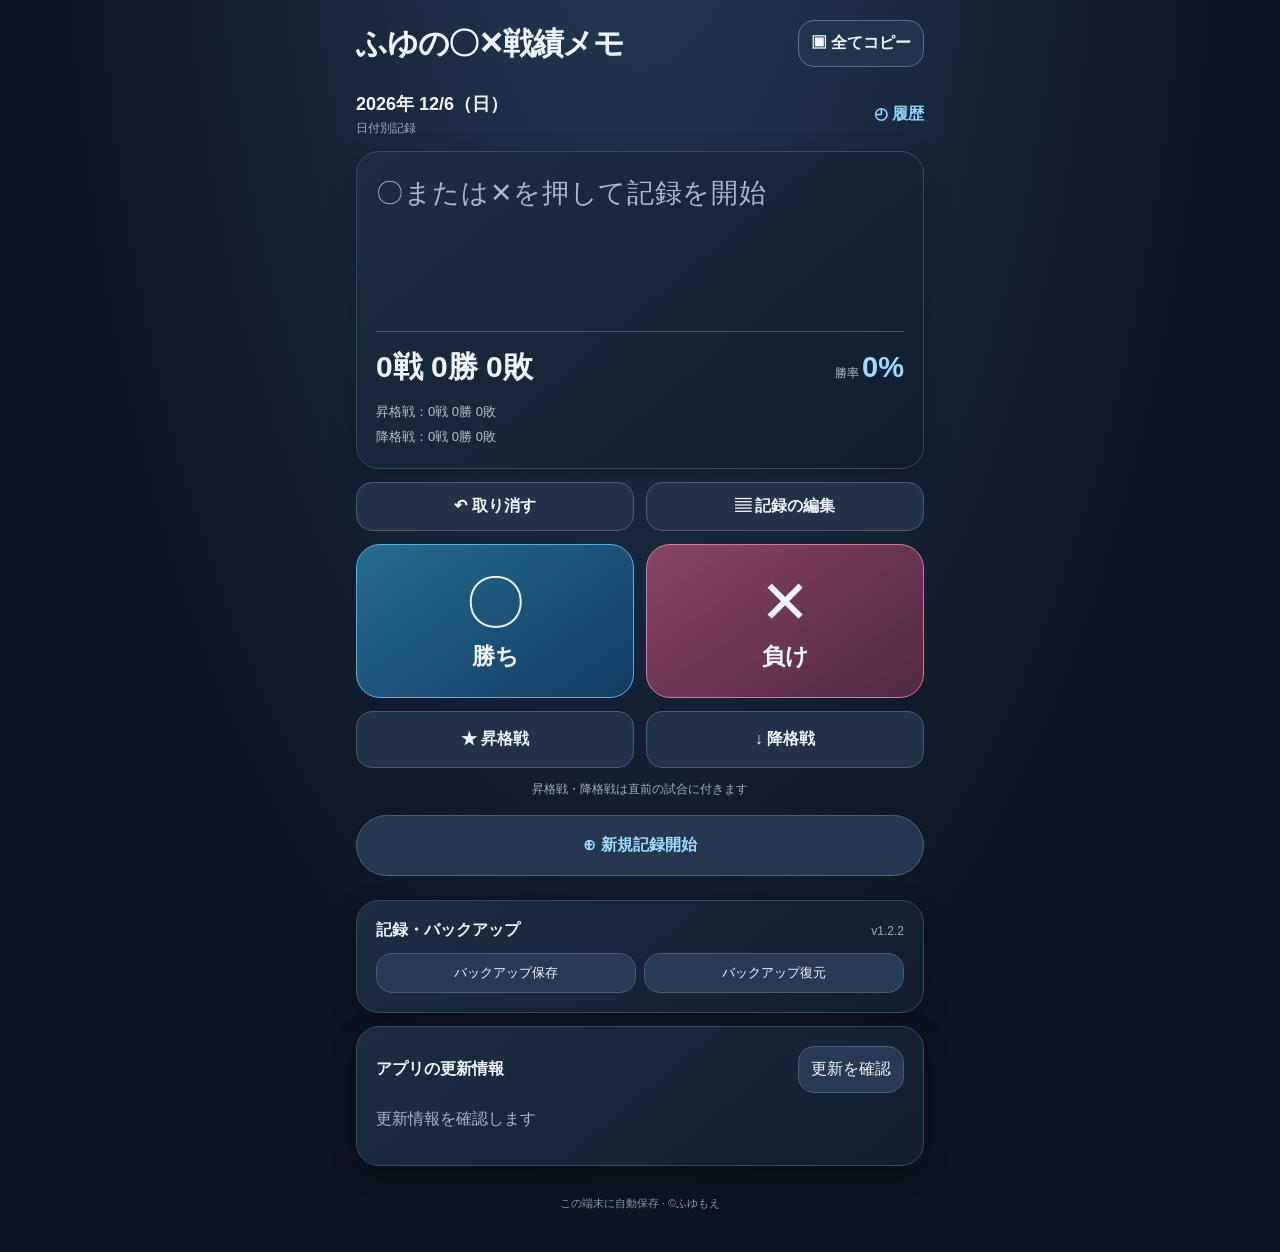
==== commit b3daaa5c: "Polish deletion toolbar and rename app to ふゆの〇✕戦績メモ" ====
--- a/index.html
+++ b/index.html
@@ -1,16 +1,16 @@
-<!doctype html><html lang="ja"><head><meta charset="utf-8"><meta name="viewport" content="width=device-width,initial-scale=1,viewport-fit=cover"><meta name="theme-color" content="#0b1320"><meta name="apple-mobile-web-app-capable" content="yes"><meta name="apple-mobile-web-app-title" content="ふゆの戦績メモ"><title>ふゆの戦績メモ</title><link rel="manifest" href="./manifest.webmanifest"><link rel="icon" href="./icon.svg" type="image/svg+xml"><link rel="apple-touch-icon" href="./apple-touch-icon.png">
+<!doctype html><html lang="ja"><head><meta charset="utf-8"><meta name="viewport" content="width=device-width,initial-scale=1,viewport-fit=cover"><meta name="theme-color" content="#0b1320"><meta name="apple-mobile-web-app-capable" content="yes"><meta name="apple-mobile-web-app-title" content="ふゆの〇✕戦績メモ"><title>ふゆの〇✕戦績メモ</title><link rel="manifest" href="./manifest.webmanifest"><link rel="icon" href="./icon.svg" type="image/svg+xml"><link rel="apple-touch-icon" href="./apple-touch-icon.png">
 <style>
-:root{font-family:-apple-system,BlinkMacSystemFont,"Hiragino Kaku Gothic ProN",sans-serif;color:#f0f6ff;background:#0b1320}*{box-sizing:border-box}body{margin:0;min-height:100dvh;background:radial-gradient(ellipse at 50% -18%,#253c59,#0b1320 68%);touch-action:manipulation}main{max-width:600px;margin:auto;padding:calc(env(safe-area-inset-top) + 20px) 16px calc(env(safe-area-inset-bottom) + 24px)}button,input{font:inherit}button{cursor:pointer;color:inherit;background:#273a53;border:1px solid #455b76;border-radius:16px;padding:12px}button:active{transform:scale(.98)}header,.session-head,.summary-main,.flex{display:flex;align-items:center;justify-content:space-between;gap:12px}header{margin-bottom:25px}h1{font-size:clamp(23px,6vw,31px);letter-spacing:-.04em;margin:0;font-weight:800}h2{font-size:16px;margin:0}.copy-btn{background:#20354c;border-color:#54718c;white-space:nowrap;font-weight:700}.muted,.hint{color:#a7b7cb}.session-head{margin:0 0 14px}.date{font-size:18px;font-weight:650}.subdate{font-size:12px;margin-top:4px;color:#9bacc3}.history-btn{text-decoration:none;display:inline-block;color:#8dd5ff;background:none;border:0;font-weight:750;padding:8px 0}.card{background:linear-gradient(140deg,#1c2d43,#111e30);border:1px solid #344a63;border-radius:23px;padding:19px;margin-bottom:13px;box-shadow:0 8px 28px #0003}.record{min-height:280px;display:flex;flex-direction:column;justify-content:space-between}.sequence{font-size:clamp(19px,4.8vw,27px);line-height:1.65;overflow-wrap:anywhere;letter-spacing:.025em;min-height:160px}.mark-win{color:#94d8fb}.mark-loss{color:#f4a1c7}.sequence .tag-inline{white-space:nowrap;font-size:.75em;color:#b8c9df;margin:0 3px}.summary{border-top:1px solid #43546a;padding-top:15px}.summary-main strong{font-size:clamp(22px,6vw,30px);white-space:nowrap}.summary-main .percent{font-size:clamp(22px,6vw,29px);color:#9bdcff}.summary-main small{font-size:12px;color:#b6c5d6}.substats{margin-top:12px;color:#b2c0d1;font-size:13px;line-height:1.9}.controls,.actions{display:grid;grid-template-columns:1fr 1fr;gap:12px;margin-bottom:13px}.controls button{background:#213249;padding:15px 8px;font-weight:700}.actions button{height:154px;border-radius:24px;font-size:23px;font-weight:800}.actions .symbol{display:block;font-size:60px;line-height:1.05;font-weight:400;margin-bottom:7px}.win{background:linear-gradient(145deg,#256c90,#123c60);border:1px solid #54b2e1}.loss{background:linear-gradient(145deg,#864563,#512843);border:1px solid #d078a7}.tags button{background:#213249;font-weight:750;min-height:57px}.tags button.selected{background:#3c6e91;border-color:#96dafa}.tag-note{text-align:center;font-size:12px;margin:0 0 17px;color:#9eafc3}.new-btn{width:100%;border:1px solid #45647e;background:#25374f;color:#9bdcff;border-radius:45px;padding:19px;font-weight:800;margin-bottom:16px}.secondary{margin-top:8px}.toolbar{display:flex;flex-wrap:wrap;gap:8px;margin-top:12px}.toolbar button{font-size:13px;padding:10px}.history{display:none}.history.open{display:block}.history-item{width:100%;text-align:left;margin-top:8px;display:flex;justify-content:space-between;align-items:center}.history-item.active{border-color:#85d6ff}.detail-log{margin-top:10px;max-height:220px;overflow:auto}.logrow{display:flex;align-items:center;gap:9px;border-bottom:1px solid #34485f;padding:8px 0}.logrow input[type="checkbox"]{width:22px;height:22px;accent-color:#91d9ff;flex-shrink:0}.logrow .meta{flex:1;color:#b7c7d9;font-size:13px}.logrow button{padding:7px 10px;font-size:12px}.label-small{font-size:12px;color:#9aacbe}#update{display:none;background:#315f7c;padding:12px;border-radius:12px;margin-bottom:12px}#toast{display:none;position:fixed;bottom:calc(env(safe-area-inset-bottom) + 24px);left:50%;transform:translateX(-50%);max-width:90%;background:#dbeeff;color:#142338;border-radius:14px;padding:12px 16px;text-align:center;z-index:10}footer{text-align:center;color:#8199b3;font-size:11px;padding:17px}
+:root{font-family:-apple-system,BlinkMacSystemFont,"Hiragino Kaku Gothic ProN",sans-serif;color:#f0f6ff;background:#0b1320}*{box-sizing:border-box}body{margin:0;min-height:100dvh;background:radial-gradient(ellipse at 50% -18%,#253c59,#0b1320 68%);touch-action:manipulation}main{max-width:600px;margin:auto;padding:calc(env(safe-area-inset-top) + 20px) 16px calc(env(safe-area-inset-bottom) + 24px)}button,input{font:inherit}button{cursor:pointer;color:inherit;background:#273a53;border:1px solid #455b76;border-radius:16px;padding:12px}button:active{transform:scale(.98)}header,.session-head,.summary-main,.flex{display:flex;align-items:center;justify-content:space-between;gap:12px}header{margin-bottom:25px}h1{font-size:clamp(23px,6vw,31px);letter-spacing:-.04em;margin:0;font-weight:800}h2{font-size:16px;margin:0}.copy-btn{background:#20354c;border-color:#54718c;white-space:nowrap;font-weight:700}.muted,.hint{color:#a7b7cb}.session-head{margin:0 0 14px}.date{font-size:18px;font-weight:650}.subdate{font-size:12px;margin-top:4px;color:#9bacc3}.history-btn{text-decoration:none;display:inline-block;color:#8dd5ff;background:none;border:0;font-weight:750;padding:8px 0}.card{background:linear-gradient(140deg,#1c2d43,#111e30);border:1px solid #344a63;border-radius:23px;padding:19px;margin-bottom:13px;box-shadow:0 8px 28px #0003}.record{min-height:280px;display:flex;flex-direction:column;justify-content:space-between}.sequence{font-size:clamp(19px,4.8vw,27px);line-height:1.65;overflow-wrap:anywhere;letter-spacing:.025em;min-height:160px}.mark-win{color:#94d8fb}.mark-loss{color:#f4a1c7}.sequence .tag-inline{white-space:nowrap;font-size:.75em;color:#b8c9df;margin:0 3px}.summary{border-top:1px solid #43546a;padding-top:15px}.summary-main strong{font-size:clamp(22px,6vw,30px);white-space:nowrap}.summary-main .percent{font-size:clamp(22px,6vw,29px);color:#9bdcff}.summary-main small{font-size:12px;color:#b6c5d6}.substats{margin-top:12px;color:#b2c0d1;font-size:13px;line-height:1.9}.controls,.actions{display:grid;grid-template-columns:1fr 1fr;gap:12px;margin-bottom:13px}.controls button{background:#213249;padding:15px 8px;font-weight:700}.actions button{height:154px;border-radius:24px;font-size:23px;font-weight:800}.actions .symbol{display:block;font-size:60px;line-height:1.05;font-weight:400;margin-bottom:7px}.win{background:linear-gradient(145deg,#256c90,#123c60);border:1px solid #54b2e1}.loss{background:linear-gradient(145deg,#864563,#512843);border:1px solid #d078a7}.tags button{background:#213249;font-weight:750;min-height:57px}.tags button.selected{background:#3c6e91;border-color:#96dafa}.tag-note{text-align:center;font-size:12px;margin:0 0 17px;color:#9eafc3}.new-btn{width:100%;border:1px solid #45647e;background:#25374f;color:#9bdcff;border-radius:45px;padding:19px;font-weight:800;margin-bottom:16px}.secondary{margin-top:8px}.toolbar{display:flex;flex-wrap:wrap;gap:8px;margin-top:12px}.toolbar button{font-size:13px;padding:10px}.history{display:none}.history.open{display:block}.history-item{width:100%;text-align:left;margin-top:8px;display:flex;justify-content:space-between;align-items:center}.history-item.active{border-color:#85d6ff}.detail-log{margin-top:10px;max-height:220px;overflow:auto}.logrow{display:flex;align-items:center;gap:9px;border-bottom:1px solid #34485f;padding:8px 0}.logrow input[type="checkbox"]{width:22px;height:22px;accent-color:#91d9ff;flex-shrink:0}.logrow .meta{flex:1;color:#b7c7d9;font-size:13px}.logrow button{padding:7px 10px;font-size:12px}.label-small{font-size:12px;color:#9aacbe}.manage-header{display:flex;justify-content:space-between;align-items:baseline;gap:8px;margin:18px 0 11px}.manage-header strong{font-size:14px}.selection-toolbar{display:grid;grid-template-columns:112px minmax(0,1fr);gap:9px}.selection-toolbar button{min-width:0;min-height:46px;font-size:13px;font-weight:750;border-radius:13px}.selection-toolbar .select-toggle{background:#233a53;border-color:#4b6681}.selection-toolbar .delete-selected{background:#365472;border-color:#6285a2;color:#e6f5ff}.selection-toolbar button:disabled,.danger-row button:disabled{opacity:.38;cursor:default}.danger-row{display:flex;align-items:center;justify-content:space-between;gap:12px;border-top:1px solid #334a63;margin-top:16px;padding-top:14px}.danger-row .delete-all{background:#372c3a;border-color:#83566a;color:#ffb8c9;padding:10px 14px;font-size:12px;font-weight:750;white-space:nowrap}#deletePanel .detail-log{max-height:340px;margin-top:15px;padding:0 2px}.quick-tools button{padding:13px 8px}.toolbar button{flex:1;min-width:0}.secondary>.toolbar{display:grid;grid-template-columns:1fr 1fr}.logrow{min-height:52px}.logrow button{color:#ffc0cf;background:#3b2b3c;border-color:#765367}@media(max-width:380px){.selection-toolbar{grid-template-columns:93px minmax(0,1fr)}.selection-toolbar button{font-size:12px}.manage-header{flex-direction:column;gap:3px}h1{font-size:clamp(20px,5.6vw,28px)}}#update{display:none;background:#315f7c;padding:12px;border-radius:12px;margin-bottom:12px}#toast{display:none;position:fixed;bottom:calc(env(safe-area-inset-bottom) + 24px);left:50%;transform:translateX(-50%);max-width:90%;background:#dbeeff;color:#142338;border-radius:14px;padding:12px 16px;text-align:center;z-index:10}footer{text-align:center;color:#8199b3;font-size:11px;padding:17px}
 </style></head><body><main>
-<header><h1>ふゆの戦績メモ</h1><button class="copy-btn" id="copy">▣ 全てコピー</button></header>
+<header><h1>ふゆの〇✕戦績メモ</h1><button class="copy-btn" id="copy">▣ 全てコピー</button></header>
 
 <div class="session-head"><div><div class="date" id="dateLabel"></div><div class="subdate" id="sessionLabel"></div></div><a class="history-btn" id="historyBtn" href="./history.html">◴ 履歴</a></div>
 <section class="card record"><div class="sequence" id="sequence" aria-label="対戦結果一覧"></div><div class="summary"><div class="summary-main"><strong id="totalText">0戦 0勝 0敗</strong><div><small>勝率 </small><strong class="percent" id="rate">0%</strong></div></div><div class="substats"><div id="promotionStat">昇格戦：0戦 0勝 0敗</div><div id="demotionStat">降格戦：0戦 0勝 0敗</div></div></div></section>
-<div class="controls"><button id="undo">↶ 取り消す</button><button id="deleteOne">▤ 個別削除</button></div>
+<div class="controls quick-tools"><button id="undo">↶ 取り消す</button><button id="deleteOne">▤ 記録の編集</button></div>
 <div class="actions"><button class="win" id="win"><span class="symbol">〇</span>勝ち</button><button class="loss" id="loss"><span class="symbol">✕</span>負け</button></div>
 <div class="controls tags"><button id="promotion">★ 昇格戦</button><button id="demotion">↓ 降格戦</button></div><p class="tag-note">昇格戦・降格戦は直前の試合に付きます</p>
 <button class="new-btn" id="newSession">⊕ 新規記録開始</button>
 
-<section class="card secondary"><div class="flex"><h2>記録・バックアップ</h2><span class="label-small" id="version">β版</span></div><div class="toolbar"><button id="backup">バックアップ保存</button><button id="restore">バックアップ復元</button><input type="file" id="file" accept=".json,application/json" hidden></div><div id="deletePanel" hidden><div class="toolbar"><button id="selectAll">全選択</button><button id="deleteSelected">選択した項目を削除（0）</button><button id="deleteAll">この記録を全削除</button></div><p class="label-small">確認アラートなしで削除します。「取り消す」で直前の削除を戻せます。</p><div class="detail-log" id="log"></div></div></section>
+<section class="card secondary"><div class="flex"><h2>記録・バックアップ</h2><span class="label-small" id="version">β版</span></div><div class="toolbar"><button id="backup">バックアップ保存</button><button id="restore">バックアップ復元</button><input type="file" id="file" accept=".json,application/json" hidden></div><div id="deletePanel" hidden><div class="manage-header"><strong>試合の削除</strong><span class="label-small">削除後は「取り消す」で復元可能</span></div><div class="selection-toolbar"><button id="selectAll" class="select-toggle">全選択</button><button id="deleteSelected" class="delete-selected">選択した項目を削除（0）</button></div><div class="danger-row"><span class="label-small">現在の記録をすべて削除</span><button id="deleteAll" class="delete-all">全件削除</button></div><div class="detail-log" id="log"></div></div></section>
 <section class="card secondary" id="updateDesk"><div class="flex"><h2>アプリの更新情報</h2><button id="updateDeskCheck">更新を確認</button></div><p class="hint" id="updateDeskStatus" role="status">更新情報を確認します</p><div id="updateDeskNew" hidden><div class="flex"><strong id="updateDeskVersion"></strong><button id="updateDeskClose" aria-label="閉じる">×</button></div><p id="updateDeskNotes" style="white-space:pre-wrap;overflow-wrap:anywhere"></p><a id="updateDeskLink" target="_blank" rel="noopener noreferrer" href="https://fuyumoe2016.github.io/senseki-memo/" style="color:#9bdcff">更新ページを開く ↗</a></div></section>
 <footer>この端末に自動保存 · ©ふゆもえ</footer></main><div id="toast" role="status"></div><script src="./app.js" defer></script><script src="./update-desk.js" defer></script></body></html>
